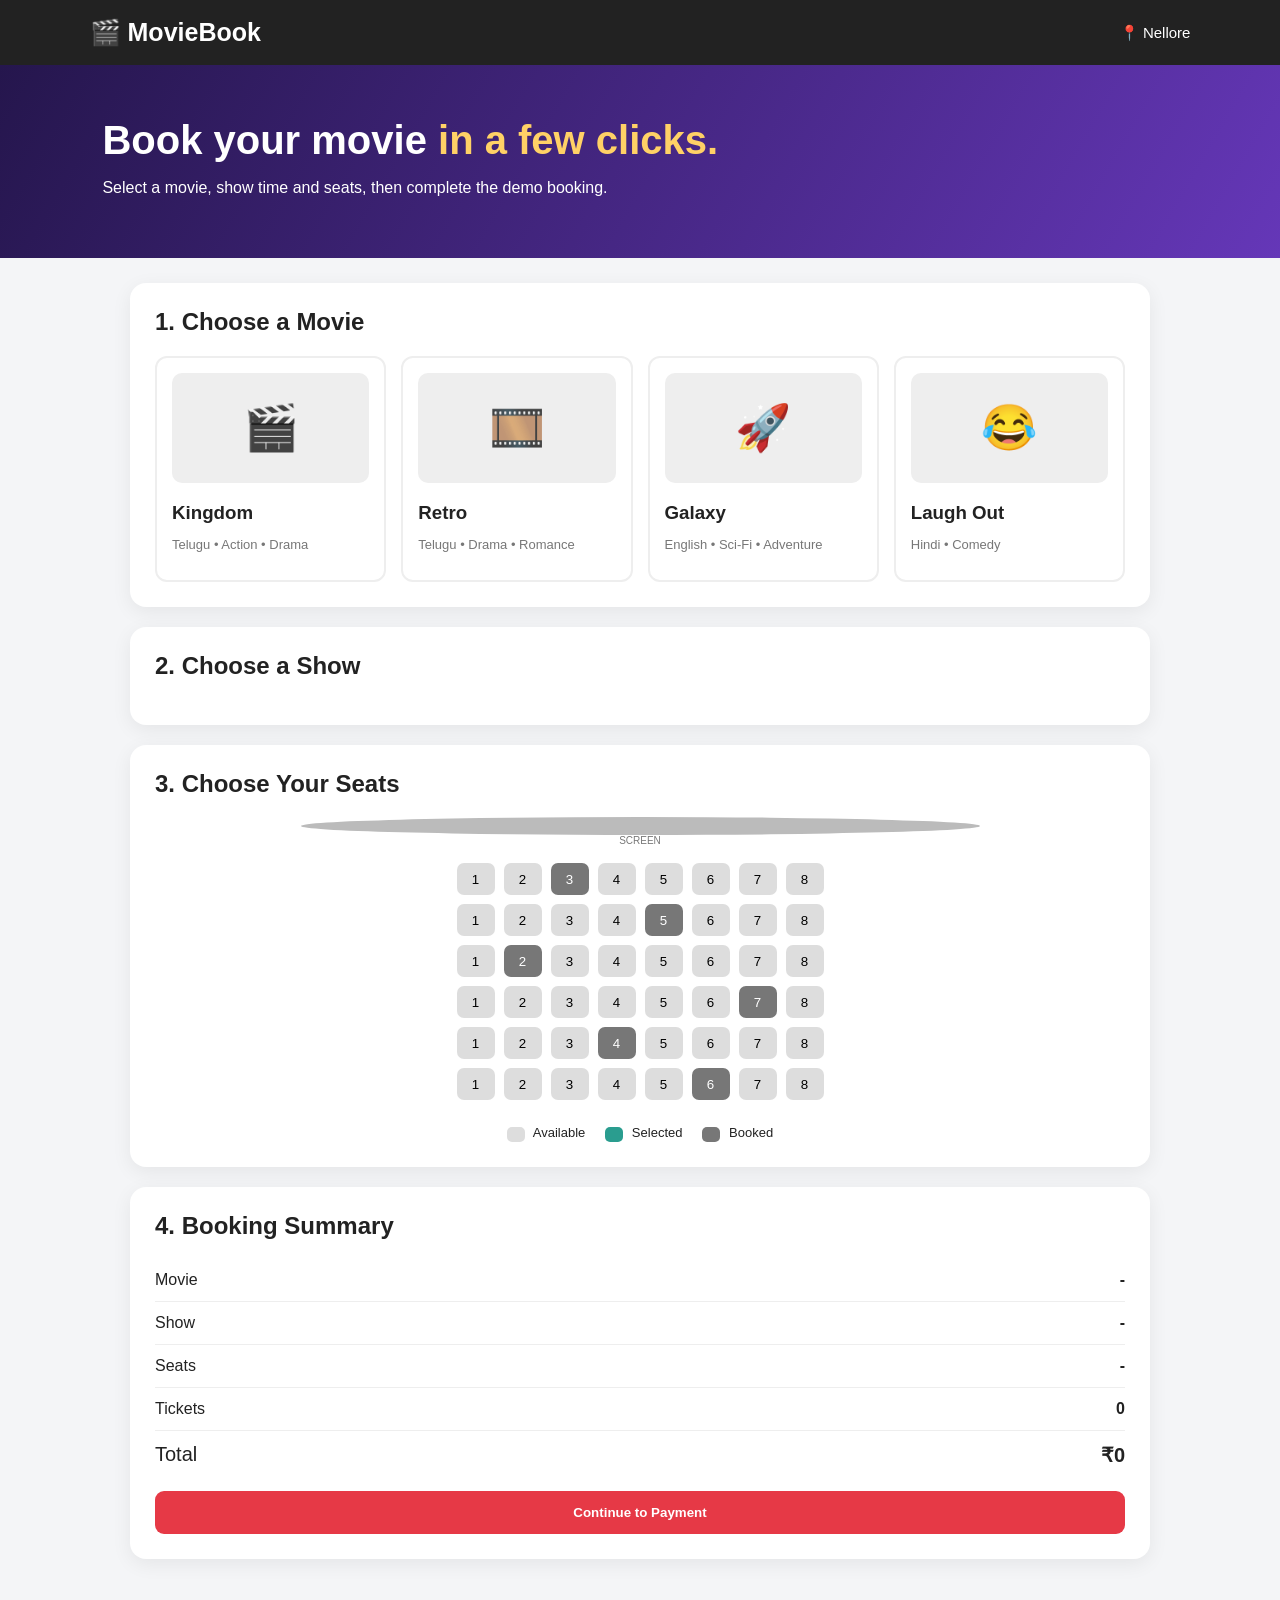
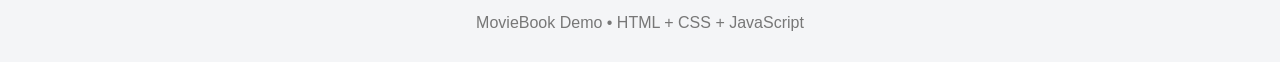
==== index.html @ cd46137e "Add files via upload" ====
<!DOCTYPE html>
<html lang="en">
<head>
<meta charset="UTF-8">
<meta name="viewport" content="width=device-width, initial-scale=1.0">
<title>MovieBook - Movie Ticket Booking</title>
<style>
*{box-sizing:border-box}
body{margin:0;font-family:Arial,sans-serif;background:#f4f5f7;color:#222}
header{background:#222;color:#fff;padding:18px 7%;display:flex;justify-content:space-between;align-items:center;position:sticky;top:0;z-index:10}
.logo{font-size:25px;font-weight:700}.location{font-size:15px}
.hero{background:linear-gradient(120deg,#25164d,#6537b8);color:#fff;padding:45px 8%}
.hero h1{font-size:40px;margin:8px 0}.hero span{color:#ffd166}
.container{max-width:1050px;margin:25px auto;padding:0 15px}
.card,.payment,.success{background:#fff;border-radius:16px;padding:25px;margin-bottom:20px;box-shadow:0 5px 20px #0001}
h2{margin-top:0}
.movies{display:grid;grid-template-columns:repeat(auto-fit,minmax(180px,1fr));gap:15px}
.movie{border:2px solid #eee;border-radius:12px;padding:15px;cursor:pointer}
.movie.active{border-color:#e63946;background:#fff5f5}
.poster{height:110px;border-radius:10px;background:#eee;display:flex;align-items:center;justify-content:center;font-size:45px}
.movie h3{margin-bottom:5px}.movie p{color:#777;font-size:13px}
.shows{display:flex;flex-wrap:wrap;gap:10px}
.show{padding:12px 17px;border:1px solid #ccc;background:#fff;border-radius:8px;cursor:pointer}
.show.active{background:#e63946;color:white;border-color:#e63946}
.screen{width:70%;margin:10px auto 28px;height:14px;background:#bbb;border-radius:50%;text-align:center;font-size:10px;padding-top:18px;color:#777}
.seats{display:grid;grid-template-columns:repeat(8,38px);gap:9px;justify-content:center}
.seat{height:32px;border:0;border-radius:7px;background:#ddd;cursor:pointer}
.seat.selected{background:#2a9d8f;color:white}.seat.booked{background:#777;color:white;cursor:not-allowed}
.legend{display:flex;justify-content:center;gap:20px;margin-top:25px;font-size:13px}
.legend i{display:inline-block;width:18px;height:15px;border-radius:5px;background:#ddd;vertical-align:middle;margin-right:5px}
.legend .s{background:#2a9d8f}.legend .b{background:#777}
.row{display:flex;justify-content:space-between;border-bottom:1px solid #eee;padding:12px 0}
.total{font-size:20px;border:0}
button.primary{width:100%;padding:14px;background:#e63946;color:white;border:0;border-radius:9px;font-weight:bold;cursor:pointer;margin-top:12px}
.hidden{display:none}
.payment{max-width:650px;margin:30px auto}.methods{display:flex;gap:10px;margin:20px 0;flex-wrap:wrap}
.method{padding:12px;border:1px solid #ccc;background:white;border-radius:8px;cursor:pointer}.method.active{border-color:#e63946;color:#e63946}
input{width:100%;padding:13px;border:1px solid #bbb;border-radius:8px;margin:8px 0}
.success{max-width:700px;margin:30px auto;text-align:center}
.tick{width:70px;height:70px;border-radius:50%;background:#2a9d8f;color:white;display:flex;align-items:center;justify-content:center;font-size:40px;margin:auto}
.ticket{text-align:left;border:1px dashed #aaa;border-radius:12px;padding:20px;margin:25px 0}
.tickettop{display:flex;justify-content:space-between;gap:15px}.ticket hr{border:0;border-top:1px dashed #ccc;margin:18px 0}
.details{display:grid;grid-template-columns:1fr 1fr;gap:18px}.details span{display:block;color:#888;font-size:12px;margin-bottom:4px}
.actions{display:flex;gap:10px}.actions button{flex:1;padding:13px;border:0;border-radius:8px;cursor:pointer;font-weight:bold}
.print{background:#eee}.close{background:#e63946;color:white}
.note{font-size:12px;color:#777}
footer{text-align:center;padding:30px;color:#777}
@media(max-width:600px){.hero h1{font-size:30px}.seats{grid-template-columns:repeat(8,30px);gap:6px}.seat{height:28px}.tickettop{flex-direction:column}.actions{flex-direction:column}}
@media print{header,.hero,footer,.actions,.note{display:none!important}.success{box-shadow:none;margin:0}}
</style>
</head>
<body>

<header>
  <div class="logo">🎬 MovieBook</div>
  <div class="location">📍 Nellore</div>
</header>

<section class="hero">
  <h1>Book your movie <span>in a few clicks.</span></h1>
  <p>Select a movie, show time and seats, then complete the demo booking.</p>
</section>

<main class="container" id="mainBooking">

<section class="card">
<h2>1. Choose a Movie</h2>
<div class="movies" id="movies"></div>
</section>

<section class="card">
<h2>2. Choose a Show</h2>
<div class="shows" id="shows"></div>
</section>

<section class="card">
<h2>3. Choose Your Seats</h2>
<div class="screen">SCREEN</div>
<div class="seats" id="seats"></div>
<div class="legend">
<span><i></i> Available</span>
<span><i class="s"></i> Selected</span>
<span><i class="b"></i> Booked</span>
</div>
</section>

<section class="card">
<h2>4. Booking Summary</h2>
<div class="row"><span>Movie</span><strong id="smovie">-</strong></div>
<div class="row"><span>Show</span><strong id="sshow">-</strong></div>
<div class="row"><span>Seats</span><strong id="sseats">-</strong></div>
<div class="row"><span>Tickets</span><strong id="stickets">0</strong></div>
<div class="row total"><span>Total</span><strong>₹<span id="stotal">0</span></strong></div>
<button class="primary" id="continue">Continue to Payment</button>
</section>
</main>

<section class="payment hidden" id="payment">
<button id="back" style="border:0;background:none;color:#e63946;cursor:pointer">← Back</button>
<h2>Payment</h2>
<p>Demo payment only. No real money is charged.</p>
<div class="methods">
<button class="method active" data-method="UPI">📱 UPI</button>
<button class="method" data-method="Card">💳 Card</button>
<button class="method" data-method="Net Banking">🏦 Net Banking</button>
</div>
<form id="payForm">
<label id="payLabel">UPI ID</label>
<input id="payInput" required placeholder="example@upi">
<button class="primary" type="submit">Pay ₹<span id="payAmount">0</span></button>
</form>
</section>

<section class="success hidden" id="success">
<div class="tick">✓</div>
<h1>Booking Successful!</h1>
<p>Your movie tickets have been booked successfully.</p>
<div class="ticket">
<div class="tickettop">
<div><small>MOVIE</small><h2 id="tmovie">-</h2></div>
<div><small>BOOKING ID</small><strong id="tid">-</strong></div>
</div>
<hr>
<div class="details">
<div><span>Date</span><strong id="tdate">-</strong></div>
<div><span>Show</span><strong id="tshow">-</strong></div>
<div><span>Seats</span><strong id="tseats">-</strong></div>
<div><span>Amount</span><strong>₹<span id="tamount">0</span></strong></div>
</div>
</div>
<div class="actions">
<button class="print" id="print">🖨 Print Ticket</button>
<button class="close" id="close">✕ Close Booking Window</button>
</div>
<p class="note" id="note"></p>
</section>

<footer>MovieBook Demo • HTML + CSS + JavaScript</footer>

<script>
const movieData=[
 {name:"Kingdom",lang:"Telugu",genre:"Action • Drama",icon:"🎬"},
 {name:"Retro",lang:"Telugu",genre:"Drama • Romance",icon:"🎞️"},
 {name:"Galaxy",lang:"English",genre:"Sci-Fi • Adventure",icon:"🚀"},
 {name:"Laugh Out",lang:"Hindi",genre:"Comedy",icon:"😂"}
];
const times=["10:00 AM","1:30 PM","4:30 PM","7:30 PM","10:00 PM"];
const booked=new Set(["A3","B5","C2","D7","E4","F6"]);
let selectedMovie=null,selectedShow=null,selectedSeats=[],method="UPI";

const $=id=>document.getElementById(id);

movieData.forEach((m,i)=>{
 const d=document.createElement("div"); d.className="movie";
 d.innerHTML=`<div class="poster">${m.icon}</div><h3>${m.name}</h3><p>${m.lang} • ${m.genre}</p>`;
 d.onclick=()=>chooseMovie(i,d); $("movies").appendChild(d);
});

function chooseMovie(i,el){
 selectedMovie=movieData[i]; selectedShow=null; selectedSeats=[];
 document.querySelectorAll(".movie").forEach(x=>x.classList.remove("active")); el.classList.add("active");
 $("shows").innerHTML="";
 times.forEach(t=>{
  const b=document.createElement("button"); b.className="show"; b.textContent=t;
  b.onclick=()=>chooseShow(t,b); $("shows").appendChild(b);
 });
 renderSeats(); update();
}
function chooseShow(t,el){
 selectedShow=t; selectedSeats=[];
 document.querySelectorAll(".show").forEach(x=>x.classList.remove("active")); el.classList.add("active");
 renderSeats(); update();
}
function renderSeats(){
 $("seats").innerHTML="";
 ["A","B","C","D","E","F"].forEach(r=>{
  for(let n=1;n<=8;n++){
   const id=r+n,b=document.createElement("button");
   b.className="seat"; b.textContent=n;
   if(booked.has(id)) b.classList.add("booked");
   if(selectedSeats.includes(id)) b.classList.add("selected");
   b.onclick=()=>{
    if(booked.has(id)) return;
    selectedSeats=selectedSeats.includes(id)?selectedSeats.filter(x=>x!==id):[...selectedSeats,id];
    renderSeats();update();
   };
   $("seats").appendChild(b);
  }
 });
}
function update(){
 $("smovie").textContent=selectedMovie?.name||"-";
 $("sshow").textContent=selectedShow||"-";
 $("sseats").textContent=selectedSeats.length?selectedSeats.join(", "):"-";
 $("stickets").textContent=selectedSeats.length;
 $("stotal").textContent=selectedSeats.length*180;
 $("payAmount").textContent=selectedSeats.length*180;
}
$("continue").onclick=()=>{
 if(!selectedMovie)return alert("Please select a movie.");
 if(!selectedShow)return alert("Please select a show time.");
 if(!selectedSeats.length)return alert("Please select at least one seat.");
 $("mainBooking").classList.add("hidden"); $("payment").classList.remove("hidden"); scrollTo(0,0);
};
$("back").onclick=()=>{$("payment").classList.add("hidden");$("mainBooking").classList.remove("hidden");};
document.querySelectorAll(".method").forEach(b=>b.onclick=()=>{
 document.querySelectorAll(".method").forEach(x=>x.classList.remove("active"));b.classList.add("active");method=b.dataset.method;
 $("payLabel").textContent=method==="UPI"?"UPI ID":method==="Card"?"Card Number":"Bank / Account Reference";
 $("payInput").placeholder=method==="UPI"?"example@upi":method==="Card"?"1234 5678 9012 3456":"Demo reference";
});
$("payForm").onsubmit=e=>{
 e.preventDefault(); if(!$("payInput").value.trim())return;
 const id="MB"+Date.now().toString().slice(-8);
 $("tmovie").textContent=selectedMovie.name;$("tid").textContent=id;
 $("tdate").textContent=new Date().toLocaleDateString("en-IN",{day:"2-digit",month:"short",year:"numeric"});
 $("tshow").textContent=selectedShow;$("tseats").textContent=selectedSeats.join(", ");
 $("tamount").textContent=selectedSeats.length*180;
 $("payment").classList.add("hidden");$("success").classList.remove("hidden");scrollTo(0,0);
};
$("print").onclick=()=>print();
$("close").onclick=()=>{
 window.close();
 $("note").textContent="If this tab does not close, the browser is blocking scripts from closing a tab that was opened manually. You can close the tab normally.";
};
renderSeats();update();
</script>
</body>
</html>
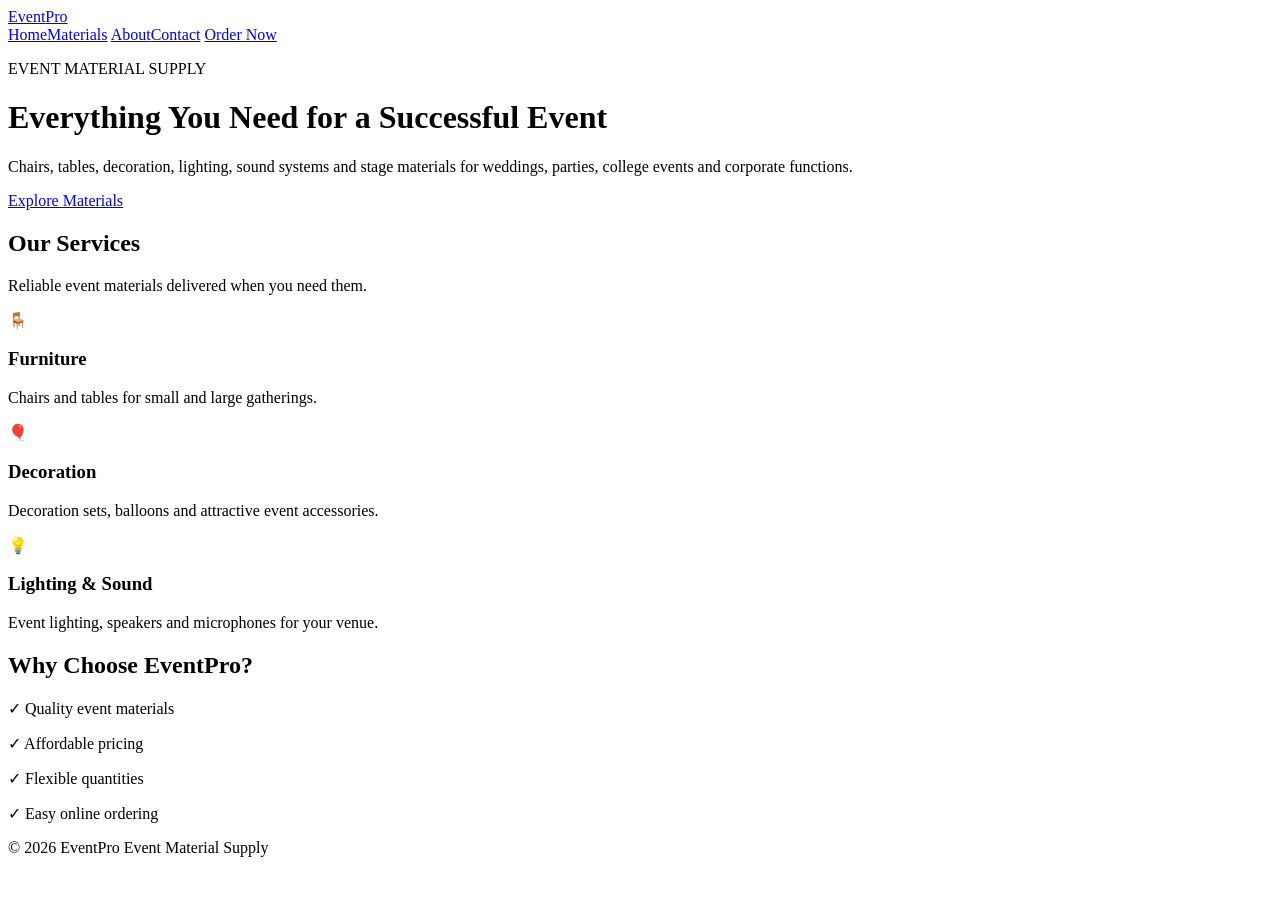
==== commit f0da9023: "Add files via upload" ====
--- a/index.html
+++ b/index.html
@@ -3,226 +3,45 @@
 <head>
 <meta charset="UTF-8">
 <meta name="viewport" content="width=device-width, initial-scale=1.0">
-<title>MovieBook - Movie Ticket Booking</title>
-<style>
-*{box-sizing:border-box}
-body{margin:0;font-family:Arial,sans-serif;background:#f4f5f7;color:#222}
-header{background:#222;color:#fff;padding:18px 7%;display:flex;justify-content:space-between;align-items:center;position:sticky;top:0;z-index:10}
-.logo{font-size:25px;font-weight:700}.location{font-size:15px}
-.hero{background:linear-gradient(120deg,#25164d,#6537b8);color:#fff;padding:45px 8%}
-.hero h1{font-size:40px;margin:8px 0}.hero span{color:#ffd166}
-.container{max-width:1050px;margin:25px auto;padding:0 15px}
-.card,.payment,.success{background:#fff;border-radius:16px;padding:25px;margin-bottom:20px;box-shadow:0 5px 20px #0001}
-h2{margin-top:0}
-.movies{display:grid;grid-template-columns:repeat(auto-fit,minmax(180px,1fr));gap:15px}
-.movie{border:2px solid #eee;border-radius:12px;padding:15px;cursor:pointer}
-.movie.active{border-color:#e63946;background:#fff5f5}
-.poster{height:110px;border-radius:10px;background:#eee;display:flex;align-items:center;justify-content:center;font-size:45px}
-.movie h3{margin-bottom:5px}.movie p{color:#777;font-size:13px}
-.shows{display:flex;flex-wrap:wrap;gap:10px}
-.show{padding:12px 17px;border:1px solid #ccc;background:#fff;border-radius:8px;cursor:pointer}
-.show.active{background:#e63946;color:white;border-color:#e63946}
-.screen{width:70%;margin:10px auto 28px;height:14px;background:#bbb;border-radius:50%;text-align:center;font-size:10px;padding-top:18px;color:#777}
-.seats{display:grid;grid-template-columns:repeat(8,38px);gap:9px;justify-content:center}
-.seat{height:32px;border:0;border-radius:7px;background:#ddd;cursor:pointer}
-.seat.selected{background:#2a9d8f;color:white}.seat.booked{background:#777;color:white;cursor:not-allowed}
-.legend{display:flex;justify-content:center;gap:20px;margin-top:25px;font-size:13px}
-.legend i{display:inline-block;width:18px;height:15px;border-radius:5px;background:#ddd;vertical-align:middle;margin-right:5px}
-.legend .s{background:#2a9d8f}.legend .b{background:#777}
-.row{display:flex;justify-content:space-between;border-bottom:1px solid #eee;padding:12px 0}
-.total{font-size:20px;border:0}
-button.primary{width:100%;padding:14px;background:#e63946;color:white;border:0;border-radius:9px;font-weight:bold;cursor:pointer;margin-top:12px}
-.hidden{display:none}
-.payment{max-width:650px;margin:30px auto}.methods{display:flex;gap:10px;margin:20px 0;flex-wrap:wrap}
-.method{padding:12px;border:1px solid #ccc;background:white;border-radius:8px;cursor:pointer}.method.active{border-color:#e63946;color:#e63946}
-input{width:100%;padding:13px;border:1px solid #bbb;border-radius:8px;margin:8px 0}
-.success{max-width:700px;margin:30px auto;text-align:center}
-.tick{width:70px;height:70px;border-radius:50%;background:#2a9d8f;color:white;display:flex;align-items:center;justify-content:center;font-size:40px;margin:auto}
-.ticket{text-align:left;border:1px dashed #aaa;border-radius:12px;padding:20px;margin:25px 0}
-.tickettop{display:flex;justify-content:space-between;gap:15px}.ticket hr{border:0;border-top:1px dashed #ccc;margin:18px 0}
-.details{display:grid;grid-template-columns:1fr 1fr;gap:18px}.details span{display:block;color:#888;font-size:12px;margin-bottom:4px}
-.actions{display:flex;gap:10px}.actions button{flex:1;padding:13px;border:0;border-radius:8px;cursor:pointer;font-weight:bold}
-.print{background:#eee}.close{background:#e63946;color:white}
-.note{font-size:12px;color:#777}
-footer{text-align:center;padding:30px;color:#777}
-@media(max-width:600px){.hero h1{font-size:30px}.seats{grid-template-columns:repeat(8,30px);gap:6px}.seat{height:28px}.tickettop{flex-direction:column}.actions{flex-direction:column}}
-@media print{header,.hero,footer,.actions,.note{display:none!important}.success{box-shadow:none;margin:0}}
-</style>
+<title>EventPro | Event Material Supply</title>
+<link rel="stylesheet" href="css/style.css">
 </head>
 <body>
-
-<header>
-  <div class="logo">🎬 MovieBook</div>
-  <div class="location">📍 Nellore</div>
+<header class="hero">
+<nav class="navbar">
+  <a class="logo" href="index.html">Event<span>Pro</span></a>
+  <div class="nav-links">
+    <a href="index.html">Home</a><a href="products.html">Materials</a>
+    <a href="about.html">About</a><a href="contact.html">Contact</a>
+    <a class="btn small" href="order.html">Order Now</a>
+  </div>
+</nav>
+<div class="hero-content">
+  <p class="tag">EVENT MATERIAL SUPPLY</p>
+  <h1>Everything You Need for a Successful Event</h1>
+  <p>Chairs, tables, decoration, lighting, sound systems and stage materials for weddings, parties, college events and corporate functions.</p>
+  <a class="btn" href="products.html">Explore Materials</a>
+</div>
 </header>
 
-<section class="hero">
-  <h1>Book your movie <span>in a few clicks.</span></h1>
-  <p>Select a movie, show time and seats, then complete the demo booking.</p>
-</section>
-
-<main class="container" id="mainBooking">
-
-<section class="card">
-<h2>1. Choose a Movie</h2>
-<div class="movies" id="movies"></div>
-</section>
-
-<section class="card">
-<h2>2. Choose a Show</h2>
-<div class="shows" id="shows"></div>
-</section>
-
-<section class="card">
-<h2>3. Choose Your Seats</h2>
-<div class="screen">SCREEN</div>
-<div class="seats" id="seats"></div>
-<div class="legend">
-<span><i></i> Available</span>
-<span><i class="s"></i> Selected</span>
-<span><i class="b"></i> Booked</span>
+<section class="section">
+<h2>Our Services</h2>
+<p class="section-sub">Reliable event materials delivered when you need them.</p>
+<div class="cards">
+  <article class="card"><div class="icon">🪑</div><h3>Furniture</h3><p>Chairs and tables for small and large gatherings.</p></article>
+  <article class="card"><div class="icon">🎈</div><h3>Decoration</h3><p>Decoration sets, balloons and attractive event accessories.</p></article>
+  <article class="card"><div class="icon">💡</div><h3>Lighting & Sound</h3><p>Event lighting, speakers and microphones for your venue.</p></article>
 </div>
 </section>
 
-<section class="card">
-<h2>4. Booking Summary</h2>
-<div class="row"><span>Movie</span><strong id="smovie">-</strong></div>
-<div class="row"><span>Show</span><strong id="sshow">-</strong></div>
-<div class="row"><span>Seats</span><strong id="sseats">-</strong></div>
-<div class="row"><span>Tickets</span><strong id="stickets">0</strong></div>
-<div class="row total"><span>Total</span><strong>₹<span id="stotal">0</span></strong></div>
-<button class="primary" id="continue">Continue to Payment</button>
-</section>
-</main>
-
-<section class="payment hidden" id="payment">
-<button id="back" style="border:0;background:none;color:#e63946;cursor:pointer">← Back</button>
-<h2>Payment</h2>
-<p>Demo payment only. No real money is charged.</p>
-<div class="methods">
-<button class="method active" data-method="UPI">📱 UPI</button>
-<button class="method" data-method="Card">💳 Card</button>
-<button class="method" data-method="Net Banking">🏦 Net Banking</button>
+<section class="section highlight">
+<h2>Why Choose EventPro?</h2>
+<div class="features">
+  <p>✓ Quality event materials</p><p>✓ Affordable pricing</p><p>✓ Flexible quantities</p><p>✓ Easy online ordering</p>
 </div>
-<form id="payForm">
-<label id="payLabel">UPI ID</label>
-<input id="payInput" required placeholder="example@upi">
-<button class="primary" type="submit">Pay ₹<span id="payAmount">0</span></button>
-</form>
 </section>
 
-<section class="success hidden" id="success">
-<div class="tick">✓</div>
-<h1>Booking Successful!</h1>
-<p>Your movie tickets have been booked successfully.</p>
-<div class="ticket">
-<div class="tickettop">
-<div><small>MOVIE</small><h2 id="tmovie">-</h2></div>
-<div><small>BOOKING ID</small><strong id="tid">-</strong></div>
-</div>
-<hr>
-<div class="details">
-<div><span>Date</span><strong id="tdate">-</strong></div>
-<div><span>Show</span><strong id="tshow">-</strong></div>
-<div><span>Seats</span><strong id="tseats">-</strong></div>
-<div><span>Amount</span><strong>₹<span id="tamount">0</span></strong></div>
-</div>
-</div>
-<div class="actions">
-<button class="print" id="print">🖨 Print Ticket</button>
-<button class="close" id="close">✕ Close Booking Window</button>
-</div>
-<p class="note" id="note"></p>
-</section>
-
-<footer>MovieBook Demo • HTML + CSS + JavaScript</footer>
-
-<script>
-const movieData=[
- {name:"Kingdom",lang:"Telugu",genre:"Action • Drama",icon:"🎬"},
- {name:"Retro",lang:"Telugu",genre:"Drama • Romance",icon:"🎞️"},
- {name:"Galaxy",lang:"English",genre:"Sci-Fi • Adventure",icon:"🚀"},
- {name:"Laugh Out",lang:"Hindi",genre:"Comedy",icon:"😂"}
-];
-const times=["10:00 AM","1:30 PM","4:30 PM","7:30 PM","10:00 PM"];
-const booked=new Set(["A3","B5","C2","D7","E4","F6"]);
-let selectedMovie=null,selectedShow=null,selectedSeats=[],method="UPI";
-
-const $=id=>document.getElementById(id);
-
-movieData.forEach((m,i)=>{
- const d=document.createElement("div"); d.className="movie";
- d.innerHTML=`<div class="poster">${m.icon}</div><h3>${m.name}</h3><p>${m.lang} • ${m.genre}</p>`;
- d.onclick=()=>chooseMovie(i,d); $("movies").appendChild(d);
-});
-
-function chooseMovie(i,el){
- selectedMovie=movieData[i]; selectedShow=null; selectedSeats=[];
- document.querySelectorAll(".movie").forEach(x=>x.classList.remove("active")); el.classList.add("active");
- $("shows").innerHTML="";
- times.forEach(t=>{
-  const b=document.createElement("button"); b.className="show"; b.textContent=t;
-  b.onclick=()=>chooseShow(t,b); $("shows").appendChild(b);
- });
- renderSeats(); update();
-}
-function chooseShow(t,el){
- selectedShow=t; selectedSeats=[];
- document.querySelectorAll(".show").forEach(x=>x.classList.remove("active")); el.classList.add("active");
- renderSeats(); update();
-}
-function renderSeats(){
- $("seats").innerHTML="";
- ["A","B","C","D","E","F"].forEach(r=>{
-  for(let n=1;n<=8;n++){
-   const id=r+n,b=document.createElement("button");
-   b.className="seat"; b.textContent=n;
-   if(booked.has(id)) b.classList.add("booked");
-   if(selectedSeats.includes(id)) b.classList.add("selected");
-   b.onclick=()=>{
-    if(booked.has(id)) return;
-    selectedSeats=selectedSeats.includes(id)?selectedSeats.filter(x=>x!==id):[...selectedSeats,id];
-    renderSeats();update();
-   };
-   $("seats").appendChild(b);
-  }
- });
-}
-function update(){
- $("smovie").textContent=selectedMovie?.name||"-";
- $("sshow").textContent=selectedShow||"-";
- $("sseats").textContent=selectedSeats.length?selectedSeats.join(", "):"-";
- $("stickets").textContent=selectedSeats.length;
- $("stotal").textContent=selectedSeats.length*180;
- $("payAmount").textContent=selectedSeats.length*180;
-}
-$("continue").onclick=()=>{
- if(!selectedMovie)return alert("Please select a movie.");
- if(!selectedShow)return alert("Please select a show time.");
- if(!selectedSeats.length)return alert("Please select at least one seat.");
- $("mainBooking").classList.add("hidden"); $("payment").classList.remove("hidden"); scrollTo(0,0);
-};
-$("back").onclick=()=>{$("payment").classList.add("hidden");$("mainBooking").classList.remove("hidden");};
-document.querySelectorAll(".method").forEach(b=>b.onclick=()=>{
- document.querySelectorAll(".method").forEach(x=>x.classList.remove("active"));b.classList.add("active");method=b.dataset.method;
- $("payLabel").textContent=method==="UPI"?"UPI ID":method==="Card"?"Card Number":"Bank / Account Reference";
- $("payInput").placeholder=method==="UPI"?"example@upi":method==="Card"?"1234 5678 9012 3456":"Demo reference";
-});
-$("payForm").onsubmit=e=>{
- e.preventDefault(); if(!$("payInput").value.trim())return;
- const id="MB"+Date.now().toString().slice(-8);
- $("tmovie").textContent=selectedMovie.name;$("tid").textContent=id;
- $("tdate").textContent=new Date().toLocaleDateString("en-IN",{day:"2-digit",month:"short",year:"numeric"});
- $("tshow").textContent=selectedShow;$("tseats").textContent=selectedSeats.join(", ");
- $("tamount").textContent=selectedSeats.length*180;
- $("payment").classList.add("hidden");$("success").classList.remove("hidden");scrollTo(0,0);
-};
-$("print").onclick=()=>print();
-$("close").onclick=()=>{
- window.close();
- $("note").textContent="If this tab does not close, the browser is blocking scripts from closing a tab that was opened manually. You can close the tab normally.";
-};
-renderSeats();update();
-</script>
+<footer><p>© 2026 EventPro Event Material Supply</p></footer>
+<script src="js/script.js"></script>
 </body>
 </html>
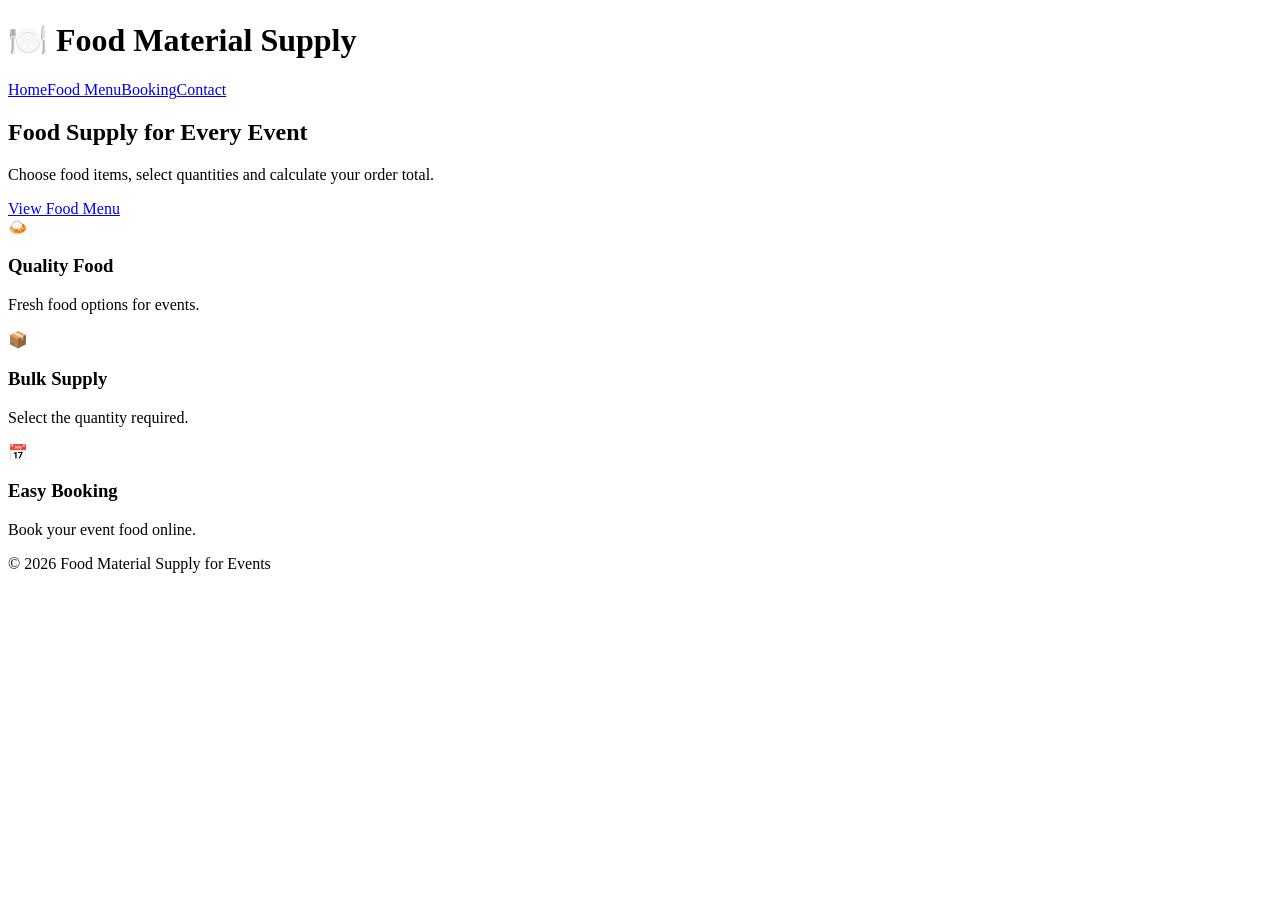
==== commit 027c4d5d: "Add files via upload" ====
--- a/index.html
+++ b/index.html
@@ -3,45 +3,24 @@
 <head>
 <meta charset="UTF-8">
 <meta name="viewport" content="width=device-width, initial-scale=1.0">
-<title>EventPro | Event Material Supply</title>
+<title>Food Material Supply for Events</title>
 <link rel="stylesheet" href="css/style.css">
 </head>
 <body>
-<header class="hero">
-<nav class="navbar">
-  <a class="logo" href="index.html">Event<span>Pro</span></a>
-  <div class="nav-links">
-    <a href="index.html">Home</a><a href="products.html">Materials</a>
-    <a href="about.html">About</a><a href="contact.html">Contact</a>
-    <a class="btn small" href="order.html">Order Now</a>
-  </div>
-</nav>
-<div class="hero-content">
-  <p class="tag">EVENT MATERIAL SUPPLY</p>
-  <h1>Everything You Need for a Successful Event</h1>
-  <p>Chairs, tables, decoration, lighting, sound systems and stage materials for weddings, parties, college events and corporate functions.</p>
-  <a class="btn" href="products.html">Explore Materials</a>
-</div>
+<header>
+  <h1>🍽️ Food Material Supply</h1>
+  <nav><a href="index.html">Home</a><a href="menu.html">Food Menu</a><a href="booking.html">Booking</a><a href="contact.html">Contact</a></nav>
 </header>
-
-<section class="section">
-<h2>Our Services</h2>
-<p class="section-sub">Reliable event materials delivered when you need them.</p>
-<div class="cards">
-  <article class="card"><div class="icon">🪑</div><h3>Furniture</h3><p>Chairs and tables for small and large gatherings.</p></article>
-  <article class="card"><div class="icon">🎈</div><h3>Decoration</h3><p>Decoration sets, balloons and attractive event accessories.</p></article>
-  <article class="card"><div class="icon">💡</div><h3>Lighting & Sound</h3><p>Event lighting, speakers and microphones for your venue.</p></article>
-</div>
+<section class="hero">
+  <h2>Food Supply for Every Event</h2>
+  <p>Choose food items, select quantities and calculate your order total.</p>
+  <a class="btn" href="menu.html">View Food Menu</a>
 </section>
-
-<section class="section highlight">
-<h2>Why Choose EventPro?</h2>
-<div class="features">
-  <p>✓ Quality event materials</p><p>✓ Affordable pricing</p><p>✓ Flexible quantities</p><p>✓ Easy online ordering</p>
-</div>
+<section class="cards">
+  <div><div class="icon">🍛</div><h3>Quality Food</h3><p>Fresh food options for events.</p></div>
+  <div><div class="icon">📦</div><h3>Bulk Supply</h3><p>Select the quantity required.</p></div>
+  <div><div class="icon">📅</div><h3>Easy Booking</h3><p>Book your event food online.</p></div>
 </section>
-
-<footer><p>© 2026 EventPro Event Material Supply</p></footer>
-<script src="js/script.js"></script>
+<footer>© 2026 Food Material Supply for Events</footer>
 </body>
 </html>
